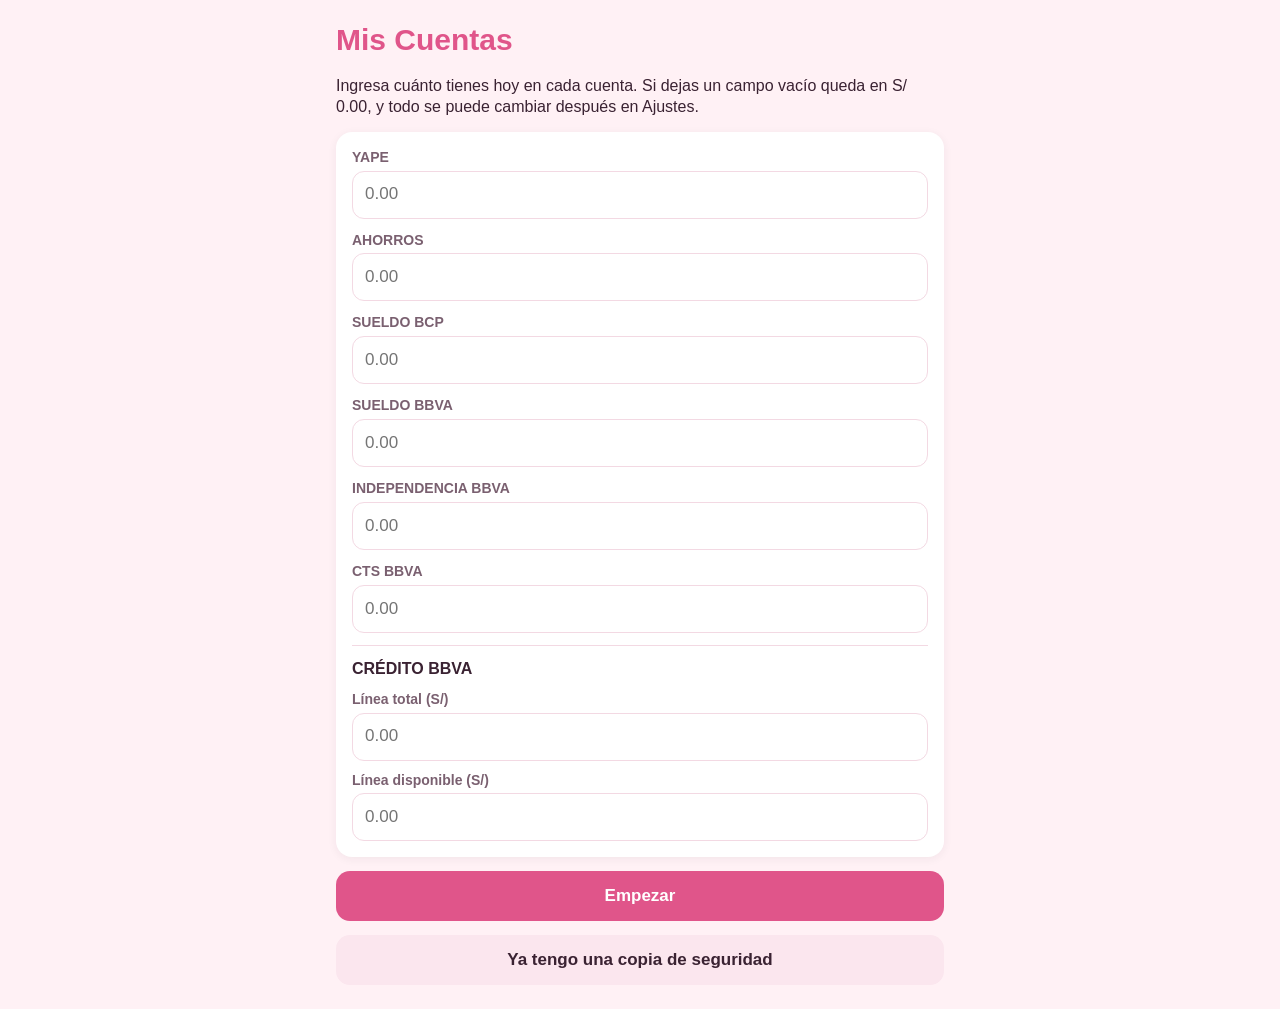
==== index.html @ 92224f27 "Publicar version v20261102-152205" ====
<!doctype html>
<html lang="es-PE">
<head>
  <meta charset="utf-8">
  <meta name="viewport" content="width=device-width, initial-scale=1, viewport-fit=cover">
  <title>Mis Cuentas</title>
  <meta name="description" content="Control de gastos personales">
  <meta name="format-detection" content="telephone=no">
  <meta name="theme-color" content="#FFF1F5" media="(prefers-color-scheme: light)">
  <meta name="theme-color" content="#1E1419" media="(prefers-color-scheme: dark)">
  <meta name="apple-mobile-web-app-capable" content="yes">
  <meta name="mobile-web-app-capable" content="yes">
  <meta name="apple-mobile-web-app-status-bar-style" content="default">
  <meta name="apple-mobile-web-app-title" content="Mis Cuentas">
  <link rel="apple-touch-icon" sizes="180x180" href="icons/apple-touch-icon.png">
  <link rel="icon" type="image/png" sizes="192x192" href="icons/icon-192.png">
  <link rel="manifest" href="manifest.webmanifest">
  <link rel="stylesheet" href="css/estilos.css">
</head>
<body>
  <div id="cargando" class="cargando">Mis Cuentas</div>
  <div id="bienvenida"></div>

  <div id="principal" hidden>
    <nav class="pestanas" aria-label="Secciones">
      <button type="button" class="activo" data-pestana="resumen" aria-current="page">Resumen</button>
      <button type="button" data-pestana="evolucion">Evolución</button>
      <button type="button" data-pestana="ajustes">Ajustes</button>
    </nav>
    <main id="pantalla"></main>
    <div class="acciones">
      <button type="button" class="accion gasto" data-registro="GASTO">− Gasto</button>
      <button type="button" class="accion ingreso" data-registro="INGRESO">+ Ingreso</button>
      <button type="button" class="accion transferencia" data-registro="TRANSFERENCIA">⇄ Mover</button>
    </div>
  </div>

  <script type="module" src="js/app.js"></script>
</body>
</html>
---- css/estilos.css ----
:root {
  color-scheme: light dark;
  --fondo: #FFF1F5;
  --tarjeta: #FFFFFF;
  --tarjeta-suave: #FBE6EE;
  --borde: #F3D9E3;
  --acento: #E0558A;
  --sobre-acento: #FFFFFF;
  --texto: #3A2232;
  --texto-suave: #7A6070;
  --gasto: #D9485F;
  --ingreso: #3E9B72;
  --transferencia: #8E7CC3;
  --gasto-texto: #C93A52;
  --ingreso-texto: #2F8560;
  --transferencia-texto: #7361AE;
  --sobre-color: #FFFFFF;
  --sombra: 0 2px 10px rgba(58, 34, 50, 0.06);
  --seguro-arriba: env(safe-area-inset-top, 0px);
  --seguro-abajo: env(safe-area-inset-bottom, 0px);
  --seguro-izq: env(safe-area-inset-left, 0px);
  --seguro-der: env(safe-area-inset-right, 0px);
  --alto-acciones: calc(76px + var(--seguro-abajo));
}

@media (prefers-color-scheme: dark) {
  :root {
    --fondo: #1E1419;
    --tarjeta: #2A1D24;
    --tarjeta-suave: #3A2832;
    --borde: #41303A;
    --acento: #F48FB8;
    --sobre-acento: #2A1D24;
    --texto: #F6E9EF;
    --texto-suave: #BCA5B1;
    --gasto: #F08A9B;
    --ingreso: #79CDA6;
    --transferencia: #B9A9EA;
    --gasto-texto: #F08A9B;
    --ingreso-texto: #79CDA6;
    --transferencia-texto: #B9A9EA;
    --sobre-color: #2A1D24;
    --sombra: none;
  }
}

* { box-sizing: border-box; -webkit-tap-highlight-color: transparent; }

html { -webkit-text-size-adjust: 100%; text-size-adjust: 100%; background: var(--fondo); }

body {
  margin: 0;
  background: var(--fondo);
  color: var(--texto);
  font-family: -apple-system, "SF Pro Text", "SF Pro", BlinkMacSystemFont, "Segoe UI", sans-serif;
  font-size: 16px;
  line-height: 1.35;
  overscroll-behavior-y: none;
}

body.bloqueado { position: fixed; left: 0; right: 0; width: 100%; overflow: hidden; }

[hidden] { display: none !important; }
.oculto { position: absolute; width: 1px; height: 1px; opacity: 0; pointer-events: none; }
.cifra { font-variant-numeric: tabular-nums; white-space: nowrap; }

h1, h2, h3, p, ul, dl, dd { margin: 0; padding: 0; }
ul { list-style: none; }
small { display: block; color: var(--texto-suave); font-size: 13px; font-weight: 400; }
button { font: inherit; color: inherit; touch-action: manipulation; }
button:disabled { cursor: default; }

input, select {
  width: 100%;
  min-height: 48px;
  padding: 10px 12px;
  border: 1px solid var(--borde);
  border-radius: 12px;
  background: var(--tarjeta);
  color: var(--texto);
  font: inherit;
  font-size: 17px; /* 16px o más: iOS no hace zoom al tocar */
  -webkit-appearance: none;
  appearance: none;
}
input[type="date"], input[type="time"] { display: block; min-width: 0; text-align: left; }
input:focus, select:focus { outline: 2px solid var(--acento); outline-offset: -1px; }
input[type="checkbox"] {
  width: 51px; min-width: 51px; height: 31px; min-height: 31px; padding: 0;
  position: relative; border: 0; border-radius: 16px; background: var(--borde);
  transition: background 0.15s;
}
input[type="checkbox"]::after {
  content: ""; position: absolute; top: 2px; left: 2px; width: 27px; height: 27px;
  border-radius: 50%; background: #fff; box-shadow: 0 1px 3px rgba(0, 0, 0, 0.3);
  transition: transform 0.15s;
}
input[type="checkbox"]:checked { background: var(--acento); }
input[type="checkbox"]:checked::after { transform: translateX(20px); }

.cargando {
  min-height: 100dvh; display: flex; align-items: center; justify-content: center;
  color: var(--acento); font-size: 22px; font-weight: 600;
}

/* Pestañas */
.pestanas {
  position: sticky; top: 0; z-index: 5; display: flex; gap: 4px;
  padding: calc(8px + var(--seguro-arriba)) calc(16px + var(--seguro-der)) 8px calc(16px + var(--seguro-izq));
  background: var(--fondo);
}
.pestanas button {
  flex: 1; min-height: 44px; border: 0; border-radius: 12px; background: transparent;
  color: var(--texto-suave); font-weight: 600; font-size: 15px;
}
.pestanas button.activo { background: var(--tarjeta); color: var(--acento); box-shadow: var(--sombra); }

main {
  display: flex; flex-direction: column; gap: 12px;
  max-width: 640px; margin: 0 auto;
  padding: 4px calc(16px + var(--seguro-der)) calc(var(--alto-acciones) + 20px) calc(16px + var(--seguro-izq));
}

/* Tarjetas */
.tarjeta {
  background: var(--tarjeta); border-radius: 16px; padding: 16px;
  box-shadow: var(--sombra); display: flex; flex-direction: column; gap: 12px; min-width: 0;
}
.tarjeta h2 { font-size: 17px; font-weight: 700; }
.tarjeta h3 { font-size: 14px; font-weight: 600; color: var(--texto-suave); }
.vacio, .nota { color: var(--texto-suave); font-size: 14px; }

/* Total */
.total { padding: 8px 4px 4px; }
.total-titulo { color: var(--texto-suave); font-size: 15px; }
.total-fila { display: flex; align-items: center; gap: 6px; }
.total-monto { font-size: clamp(30px, 10vw, 40px); font-weight: 700; letter-spacing: -0.02em; }
.ojo { color: var(--acento); }

.boton-icono {
  min-width: 44px; min-height: 44px; display: inline-flex; align-items: center; justify-content: center;
  gap: 2px; padding: 0; border: 0; background: transparent; color: var(--acento); border-radius: 12px; font-size: 16px;
}
.boton-icono:disabled { opacity: 0.3; }

.gastado { display: grid; grid-template-columns: repeat(3, minmax(0, 1fr)); gap: 8px; }
.gastado-celda {
  background: var(--tarjeta); border-radius: 16px; padding: 12px 8px; text-align: center;
  box-shadow: var(--sombra); min-width: 0;
}
.gastado-celda span { display: block; font-size: 13px; color: var(--texto-suave); }
.gastado-celda strong { display: block; font-size: 15px; overflow: hidden; text-overflow: ellipsis; }

.gasto-texto { color: var(--gasto-texto); }
.ingreso-texto { color: var(--ingreso-texto); }
.transferencia-texto { color: var(--transferencia-texto); }

/* Cuentas */
.cuentas li {
  display: flex; justify-content: space-between; align-items: center; gap: 12px;
  min-height: 48px; padding: 8px 0; border-top: 1px solid var(--borde);
}
.cuentas li:first-child { border-top: 0; padding-top: 0; }
.cuentas li:last-child { padding-bottom: 0; }
.cuenta > div:first-child { min-width: 0; overflow-wrap: anywhere; }
.cuenta strong { font-weight: 600; }
.cuenta-montos { text-align: right; }

/* Categorías del mes */
.categorias { display: flex; flex-direction: column; gap: 12px; }
.categoria-fila { display: flex; justify-content: space-between; gap: 12px; font-size: 15px; }
.categoria-fila small { display: inline; }
.pista { height: 6px; margin-top: 6px; border-radius: 3px; background: var(--tarjeta-suave); overflow: hidden; }
.relleno { height: 100%; border-radius: 3px; background: var(--acento); transition: width 0.25s; }

/* Movimientos */
.grupo-dia h3 { margin-bottom: 4px; }
.grupo-dia + .grupo-dia { margin-top: 4px; }
.movimiento {
  width: 100%; min-height: 56px; display: flex; align-items: center; gap: 10px;
  padding: 6px 0; border: 0; background: none; text-align: left;
}
.movimiento:active { opacity: 0.6; }
.mov-emoji {
  flex: none; width: 38px; height: 38px; display: flex; align-items: center; justify-content: center;
  border-radius: 12px; background: var(--tarjeta-suave); font-size: 20px;
}
.mov-texto { flex: 1; min-width: 0; }
.mov-texto strong, .mov-texto small { display: block; overflow: hidden; text-overflow: ellipsis; white-space: nowrap; }
.mov-texto strong { font-weight: 600; }

/* Gráficos */
.grafico { display: block; width: 100%; height: auto; overflow: visible; }
.grafico.tocable { touch-action: pan-y; }
.grafico text { font-family: inherit; font-variant-numeric: tabular-nums; }
.grafico .valor { fill: var(--texto); font-size: 11px; font-weight: 600; }
.grafico .dia { fill: var(--texto-suave); font-size: 12px; }
.grafico .dia.hoy { fill: var(--acento); font-weight: 700; }
.grafico .eje { stroke: var(--borde); }
.grafico .barra { fill: var(--acento); opacity: 0.45; }
.grafico .barra.hoy { opacity: 1; }
.grafico .linea { fill: none; stroke: var(--acento); stroke-width: 2; stroke-linecap: round; stroke-linejoin: round; }
.grafico .area { fill: var(--acento); opacity: 0.1; }
.grafico .referencia { stroke: var(--texto-suave); stroke-width: 1; stroke-dasharray: 3 4; }
.grafico .punto { fill: var(--acento); stroke: var(--tarjeta); stroke-width: 2; }
.grafico .cursor { stroke: var(--texto-suave); stroke-width: 1; }
.lectura { min-height: 20px; font-size: 14px; text-align: center; color: var(--texto-suave); font-variant-numeric: tabular-nums; }

/* Evolución */
.selector-mes { display: flex; align-items: center; justify-content: space-between; }
.selector-mes strong { font-size: 18px; }
.datos-mes { display: grid; grid-template-columns: repeat(2, minmax(0, 1fr)); gap: 8px; }
.dato { background: var(--tarjeta); border-radius: 16px; padding: 12px; box-shadow: var(--sombra); min-width: 0; }
.dato span { display: block; font-size: 13px; color: var(--texto-suave); }
.dato strong { display: block; font-size: 17px; overflow: hidden; text-overflow: ellipsis; }

/* Botones de registro */
.acciones {
  position: fixed; left: 0; right: 0; bottom: 0; z-index: 10;
  display: grid; grid-template-columns: repeat(3, minmax(0, 1fr)); gap: 8px;
  padding: 10px calc(12px + var(--seguro-der)) calc(10px + var(--seguro-abajo)) calc(12px + var(--seguro-izq));
  background: var(--fondo); border-top: 1px solid var(--borde);
}
.accion {
  min-height: 56px; border: 0; border-radius: 16px; color: var(--sobre-color);
  font-size: 17px; font-weight: 700; transition: transform 0.1s;
}
.accion:active { transform: scale(0.97); }
.accion.gasto { background: var(--gasto); }
.accion.ingreso { background: var(--ingreso); }
.accion.transferencia { background: var(--transferencia); }

/* Botones generales */
.boton {
  display: flex; align-items: center; justify-content: center; width: 100%; min-height: 50px;
  padding: 10px 16px; border: 0; border-radius: 14px; font-weight: 600; font-size: 17px; text-align: center;
  transition: transform 0.1s, opacity 0.15s;
}
.boton:active { transform: scale(0.98); }
.boton:disabled { opacity: 0.4; }
.boton.primario { background: var(--acento); color: var(--sobre-acento); }
.boton.suave { background: var(--tarjeta-suave); color: var(--texto); }
.boton.peligro { background: var(--gasto); color: var(--sobre-color); }
.boton.peligro-suave { background: transparent; color: var(--gasto-texto); }
.boton-chico {
  flex: none; min-height: 44px; padding: 8px 14px; border: 0; border-radius: 12px;
  background: var(--acento); color: var(--sobre-acento); font-weight: 600; font-size: 15px;
}

.aviso-copia {
  display: flex; align-items: center; justify-content: space-between; gap: 12px;
  padding: 8px 8px 8px 14px; background: var(--tarjeta); border-radius: 14px; font-size: 15px;
  box-shadow: var(--sombra);
}

/* Capas */
.fondo {
  position: fixed; inset: 0; z-index: 20; background: rgba(30, 20, 25, 0); transition: background 0.22s;
  overscroll-behavior: contain;
}
.fondo.abierta { background: rgba(30, 20, 25, 0.45); }
.fondo-modal { display: flex; align-items: center; justify-content: center; padding: 16px; z-index: 30; }

.hoja {
  position: absolute; left: 0; right: 0; bottom: var(--teclado, 0px);
  max-width: 640px; margin: 0 auto;
  height: calc(var(--alto-visible, 100dvh) - var(--seguro-arriba) - 16px);
  max-height: calc(100dvh - var(--seguro-arriba) - 16px);
  display: flex; flex-direction: column;
  background: var(--fondo); border-radius: 20px 20px 0 0; outline: none;
  transform: translateY(100%); transition: transform 0.26s cubic-bezier(0.22, 0.9, 0.3, 1);
}
.fondo.abierta .hoja { transform: translateY(0); }
.hoja-cabecera {
  flex: none; display: grid; grid-template-columns: 1fr auto 1fr; align-items: center;
  padding: 6px calc(8px + var(--seguro-der)) 2px calc(8px + var(--seguro-izq));
}
.hoja-cabecera > :first-child { justify-self: start; padding-right: 6px; }
.hoja-cabecera > :last-child { justify-self: end; }
.progreso { flex: none; display: flex; gap: 6px; padding: 4px 20px 8px; }
.progreso span { flex: 1; height: 4px; border-radius: 2px; background: var(--borde); transition: background 0.2s; }
.progreso .lleno.gasto { background: var(--gasto); }
.progreso .lleno.ingreso { background: var(--ingreso); }
.progreso .lleno.transferencia { background: var(--transferencia); }

.hoja-cuerpo {
  flex: 1; min-height: 0; overflow-y: auto; -webkit-overflow-scrolling: touch; overscroll-behavior: contain;
  display: flex; flex-direction: column; gap: 12px;
  padding: 8px calc(16px + var(--seguro-der)) calc(16px + var(--seguro-abajo)) calc(16px + var(--seguro-izq));
}
.hoja-cuerpo h3 { font-size: 21px; font-weight: 700; }
.hoja-cuerpo.paso-adelante { animation: entrar-derecha 0.18s ease-out; }
.hoja-cuerpo.paso-atras { animation: entrar-izquierda 0.18s ease-out; }
@keyframes entrar-derecha { from { opacity: 0; transform: translateX(18px); } }
@keyframes entrar-izquierda { from { opacity: 0; transform: translateX(-18px); } }

/* Paso de monto */
.paso-monto { flex: 1; display: flex; flex-direction: column; gap: 10px; }
.monto-grande {
  font-size: clamp(34px, 11vw, 44px); font-weight: 700; text-align: center; letter-spacing: -0.02em;
  font-variant-numeric: tabular-nums; padding: 8px 0;
}
.monto-grande.gasto { color: var(--gasto-texto); }
.monto-grande.ingreso { color: var(--ingreso-texto); }
.monto-grande.transferencia { color: var(--transferencia-texto); }
.teclado { flex: 1; display: grid; grid-template-columns: repeat(3, 1fr); grid-auto-rows: minmax(52px, 1fr); gap: 8px; max-height: 400px; margin-top: auto; }
.tecla {
  display: flex; align-items: center; justify-content: center; border: 0; border-radius: 14px;
  background: var(--tarjeta); font-size: 26px; font-weight: 500; font-variant-numeric: tabular-nums;
  box-shadow: var(--sombra);
}
.tecla:active { background: var(--tarjeta-suave); }

/* Opciones */
.rejilla-categorias { display: grid; grid-template-columns: repeat(2, minmax(0, 1fr)); gap: 10px; }
.opcion-categoria {
  min-height: 92px; display: flex; flex-direction: column; align-items: center; justify-content: center; gap: 4px;
  padding: 10px; border: 2px solid transparent; border-radius: 16px; background: var(--tarjeta);
  font-size: 16px; font-weight: 600; box-shadow: var(--sombra); overflow-wrap: anywhere;
}
.opcion-categoria .emoji { font-size: 30px; line-height: 1.1; }
.opcion-categoria.elegida, .opcion-cuenta.elegida { border-color: var(--acento); }
.opcion-categoria:active, .opcion-cuenta:active { background: var(--tarjeta-suave); }
.lista-opciones { display: flex; flex-direction: column; gap: 8px; }
.opcion-cuenta {
  min-height: 60px; display: flex; align-items: center; justify-content: space-between; gap: 12px;
  padding: 10px 14px; border: 2px solid transparent; border-radius: 16px; background: var(--tarjeta);
  font-weight: 600; text-align: left; box-shadow: var(--sombra);
}
.opcion-cuenta:disabled { opacity: 0.45; }

.resumen-registro { background: var(--tarjeta); border-radius: 16px; padding: 10px 16px 14px; box-shadow: var(--sombra); }
.resumen-registro dl { display: grid; grid-template-columns: auto 1fr; gap: 4px 16px; font-size: 15px; }
.resumen-registro dt { color: var(--texto-suave); }
.resumen-registro dd { text-align: right; font-weight: 600; overflow-wrap: anywhere; }

/* Formularios */
.campo { display: flex; flex-direction: column; gap: 4px; min-width: 0; }
.campo-titulo { font-size: 14px; font-weight: 600; color: var(--texto-suave); }
.campo-ayuda { font-size: 13px; color: var(--texto-suave); }
.fila-campos { display: grid; grid-template-columns: minmax(0, 1.3fr) minmax(0, 1fr); gap: 10px; }
.error { color: var(--gasto-texto); font-size: 15px; font-weight: 600; }
.error:empty { display: none; }
.interruptor { display: flex; align-items: center; justify-content: space-between; gap: 12px; min-height: 48px; font-weight: 600; }

.segmentos { display: flex; gap: 2px; padding: 3px; border-radius: 13px; background: var(--tarjeta-suave); }
.segmentos button {
  flex: 1; min-height: 44px; padding: 4px; border: 0; border-radius: 10px; background: transparent;
  font-size: 15px; font-weight: 600; color: var(--texto-suave);
}
.segmentos button.activo { background: var(--tarjeta); color: var(--acento); box-shadow: var(--sombra); }

/* Ajustes */
.lista-ajustes li { display: flex; align-items: center; gap: 4px; border-top: 1px solid var(--borde); }
.lista-ajustes li:first-child { border-top: 0; }
.fila-ajuste {
  flex: 1; min-width: 0; min-height: 56px; display: flex; align-items: center; justify-content: space-between;
  gap: 10px; padding: 6px 0; border: 0; background: none; text-align: left;
}
.fila-ajuste > span:first-child { min-width: 0; overflow-wrap: anywhere; }
.fila-ajuste strong { font-weight: 600; }
.fila-ajuste .cifra { font-size: 15px; }
.flechas { flex: none; display: flex; }
.flechas .boton-icono { min-width: 40px; width: 44px; }
.entrada-emoji { font-size: 24px; text-align: center; width: 80px; }
.rejilla-emojis { display: grid; grid-template-columns: repeat(6, minmax(0, 1fr)); gap: 4px; }
.tecla-emoji { min-height: 48px; border: 0; border-radius: 12px; background: var(--tarjeta); font-size: 24px; }
.tecla-emoji:active { background: var(--tarjeta-suave); }

/* Ventanas de confirmación */
.modal {
  width: 100%; max-width: 360px; max-height: calc(100dvh - 48px); overflow-y: auto;
  display: flex; flex-direction: column; gap: 10px; padding: 20px;
  background: var(--tarjeta); border-radius: 18px; outline: none;
  opacity: 0; transform: scale(0.96); transition: opacity 0.18s, transform 0.18s;
}
.fondo.abierta .modal { opacity: 1; transform: scale(1); }
.modal h2 { font-size: 19px; font-weight: 700; }
.modal p { font-size: 15px; color: var(--texto-suave); }
.modal-acciones { display: flex; flex-direction: column; gap: 8px; margin-top: 8px; }

/* Avisos */
.aviso {
  position: fixed; z-index: 40; left: 50%; bottom: calc(var(--alto-acciones) + 12px);
  max-width: calc(100% - 32px); width: max-content;
  padding: 12px 18px; border-radius: 14px; background: var(--texto); color: var(--fondo);
  font-weight: 600; font-size: 15px; text-align: center;
  opacity: 0; transform: translate(-50%, 12px) scale(0.96); transition: opacity 0.2s, transform 0.2s;
  pointer-events: none;
}
.aviso.visible { opacity: 1; transform: translate(-50%, 0) scale(1); }
.aviso.exito.gasto { background: var(--gasto); color: var(--sobre-color); }
.aviso.exito.ingreso { background: var(--ingreso); color: var(--sobre-color); }
.aviso.exito.transferencia { background: var(--transferencia); color: var(--sobre-color); }
.aviso.fallo { background: var(--gasto); color: var(--sobre-color); }

.barra-version {
  position: fixed; z-index: 15; left: 16px; right: 16px; top: calc(60px + var(--seguro-arriba));
  min-height: 44px; padding: 8px 14px; border: 0; border-radius: 14px;
  background: var(--acento); color: var(--sobre-acento); font-weight: 600; font-size: 15px;
}

/* Bienvenida */
.bienvenida {
  max-width: 640px; margin: 0 auto; display: flex; flex-direction: column; gap: 14px;
  padding: calc(20px + var(--seguro-arriba)) calc(16px + var(--seguro-der)) calc(24px + var(--seguro-abajo)) calc(16px + var(--seguro-izq));
}
.bienvenida h1 { font-size: 30px; color: var(--acento); }
.bloque-tarjeta { display: flex; flex-direction: column; gap: 10px; padding-top: 12px; border-top: 1px solid var(--borde); }

@media (prefers-reduced-motion: reduce) {
  *, *::before, *::after { animation-duration: 0.01ms !important; transition-duration: 0.01ms !important; }
}
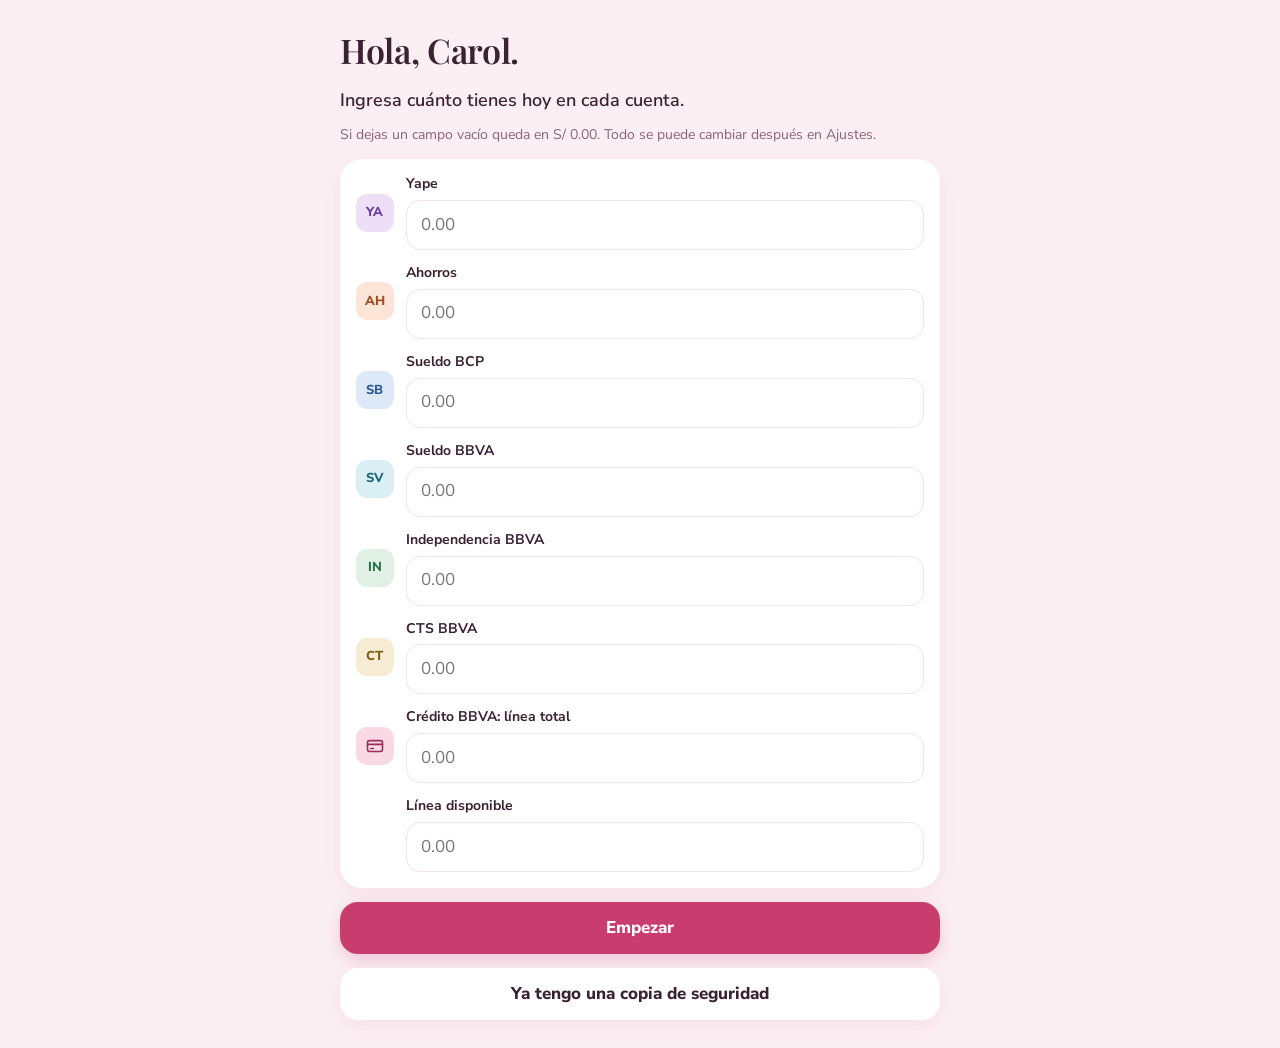
==== commit 869a36d5: "Publicar version v20261102-161011" ====
--- a/index.html
+++ b/index.html
@@ -6,7 +6,7 @@
   <title>Mis Cuentas</title>
   <meta name="description" content="Control de gastos personales">
   <meta name="format-detection" content="telephone=no">
-  <meta name="theme-color" content="#FFF1F5" media="(prefers-color-scheme: light)">
+  <meta name="theme-color" content="#FBEFF3" media="(prefers-color-scheme: light)">
   <meta name="theme-color" content="#1E1419" media="(prefers-color-scheme: dark)">
   <meta name="apple-mobile-web-app-capable" content="yes">
   <meta name="mobile-web-app-capable" content="yes">
@@ -15,6 +15,8 @@
   <link rel="apple-touch-icon" sizes="180x180" href="icons/apple-touch-icon.png">
   <link rel="icon" type="image/png" sizes="192x192" href="icons/icon-192.png">
   <link rel="manifest" href="manifest.webmanifest">
+  <link rel="preload" href="fonts/nunito-sans-400.woff2" as="font" type="font/woff2" crossorigin>
+  <link rel="preload" href="fonts/playfair-display-600.woff2" as="font" type="font/woff2" crossorigin>
   <link rel="stylesheet" href="css/estilos.css">
 </head>
 <body>
@@ -22,16 +24,11 @@
   <div id="bienvenida"></div>
 
   <div id="principal" hidden>
-    <nav class="pestanas" aria-label="Secciones">
-      <button type="button" class="activo" data-pestana="resumen" aria-current="page">Resumen</button>
-      <button type="button" data-pestana="evolucion">Evolución</button>
-      <button type="button" data-pestana="ajustes">Ajustes</button>
-    </nav>
     <main id="pantalla"></main>
     <div class="acciones">
-      <button type="button" class="accion gasto" data-registro="GASTO">− Gasto</button>
-      <button type="button" class="accion ingreso" data-registro="INGRESO">+ Ingreso</button>
-      <button type="button" class="accion transferencia" data-registro="TRANSFERENCIA">⇄ Mover</button>
+      <button type="button" class="accion gasto" data-registro="GASTO">Gasto</button>
+      <button type="button" class="accion ingreso" data-registro="INGRESO">Ingreso</button>
+      <button type="button" class="accion transferencia" data-registro="TRANSFERENCIA">Mover</button>
     </div>
   </div>
 
--- a/css/estilos.css
+++ b/css/estilos.css
@@ -1,413 +1,482 @@
+/* Fuentes incluidas en el proyecto para que funcionen sin internet. */
+@font-face { font-family: "Playfair Display"; font-weight: 600; font-display: swap; src: url("../fonts/playfair-display-600.woff2") format("woff2"); }
+@font-face { font-family: "Nunito Sans"; font-weight: 400; font-display: swap; src: url("../fonts/nunito-sans-400.woff2") format("woff2"); }
+@font-face { font-family: "Nunito Sans"; font-weight: 600; font-display: swap; src: url("../fonts/nunito-sans-600.woff2") format("woff2"); }
+@font-face { font-family: "Nunito Sans"; font-weight: 700; font-display: swap; src: url("../fonts/nunito-sans-700.woff2") format("woff2"); }
+@font-face { font-family: "Nunito Sans"; font-weight: 800; font-display: swap; src: url("../fonts/nunito-sans-800.woff2") format("woff2"); }
+
 :root {
-  color-scheme: light dark;
-  --fondo: #FFF1F5;
+  color-scheme: light;
+  --fondo: #FBEFF3;
   --tarjeta: #FFFFFF;
-  --tarjeta-suave: #FBE6EE;
-  --borde: #F3D9E3;
-  --acento: #E0558A;
+  --texto: #3A2232;
+  --texto-suave: #8A6378;
+  --separador: #F3E2E9;
+  --acento: #C93D6E;
   --sobre-acento: #FFFFFF;
-  --texto: #3A2232;
-  --texto-suave: #7A6070;
-  --gasto: #D9485F;
-  --ingreso: #3E9B72;
-  --transferencia: #8E7CC3;
-  --gasto-texto: #C93A52;
-  --ingreso-texto: #2F8560;
-  --transferencia-texto: #7361AE;
-  --sobre-color: #FFFFFF;
-  --sombra: 0 2px 10px rgba(58, 34, 50, 0.06);
+  --rosa-1: #F6D3E0;
+  --rosa-2: #F9D9E4;
+  --pista: #F9E6ED;
+  --pestanas: #F4DCE5;
+  --gasto: #C2364F;
+  --ingreso-fondo: #E2F1E8;
+  --ingreso-texto: #2D6E4D;
+  --mover-fondo: #ECE6F7;
+  --mover-texto: #5A4796;
+  --principal: #C93D6E;
+  --barra: rgba(255, 255, 255, 0.86);
+  --sombra: 0 6px 20px rgba(201, 61, 110, 0.08);
+  --sombra-fuerte: 0 14px 30px rgba(201, 61, 110, 0.28);
+  --serif: "Playfair Display", Georgia, serif;
+  --sans: "Nunito Sans", -apple-system, "SF Pro Text", "Segoe UI", sans-serif;
   --seguro-arriba: env(safe-area-inset-top, 0px);
   --seguro-abajo: env(safe-area-inset-bottom, 0px);
   --seguro-izq: env(safe-area-inset-left, 0px);
   --seguro-der: env(safe-area-inset-right, 0px);
-  --alto-acciones: calc(76px + var(--seguro-abajo));
+  --alto-acciones: calc(74px + var(--seguro-abajo));
 }
 
 @media (prefers-color-scheme: dark) {
   :root {
+    color-scheme: dark;
     --fondo: #1E1419;
     --tarjeta: #2A1D24;
-    --tarjeta-suave: #3A2832;
-    --borde: #41303A;
+    --texto: #F6E9EF;
+    --texto-suave: #C9A9B8;
+    --separador: #3A2A33;
     --acento: #F48FB8;
     --sobre-acento: #2A1D24;
-    --texto: #F6E9EF;
-    --texto-suave: #BCA5B1;
-    --gasto: #F08A9B;
-    --ingreso: #79CDA6;
-    --transferencia: #B9A9EA;
-    --gasto-texto: #F08A9B;
-    --ingreso-texto: #79CDA6;
-    --transferencia-texto: #B9A9EA;
-    --sobre-color: #2A1D24;
-    --sombra: none;
+    --rosa-1: #4A2B3A;
+    --rosa-2: #43283A;
+    --pista: #3A2731;
+    --pestanas: #2A1D24;
+    --gasto: #F28CA0;
+    --ingreso-fondo: #22382C;
+    --ingreso-texto: #8FD6AE;
+    --mover-fondo: #2E2742;
+    --mover-texto: #C3B5F0;
+    --principal: #9E2F5B;
+    --barra: rgba(30, 20, 25, 0.86);
+    --sombra: 0 6px 20px rgba(0, 0, 0, 0.25);
+    --sombra-fuerte: 0 14px 30px rgba(0, 0, 0, 0.4);
   }
 }
 
 * { box-sizing: border-box; -webkit-tap-highlight-color: transparent; }
-
 html { -webkit-text-size-adjust: 100%; text-size-adjust: 100%; background: var(--fondo); }
-
 body {
-  margin: 0;
-  background: var(--fondo);
-  color: var(--texto);
-  font-family: -apple-system, "SF Pro Text", "SF Pro", BlinkMacSystemFont, "Segoe UI", sans-serif;
-  font-size: 16px;
-  line-height: 1.35;
-  overscroll-behavior-y: none;
-}
-
+  margin: 0; background: var(--fondo); color: var(--texto);
+  font-family: var(--sans); font-size: 16px; line-height: 1.35; overscroll-behavior-y: none;
+}
 body.bloqueado { position: fixed; left: 0; right: 0; width: 100%; overflow: hidden; }
 
 [hidden] { display: none !important; }
 .oculto { position: absolute; width: 1px; height: 1px; opacity: 0; pointer-events: none; }
-.cifra { font-variant-numeric: tabular-nums; white-space: nowrap; }
-
-h1, h2, h3, p, ul, dl, dd { margin: 0; padding: 0; }
+.cifra { font-variant-numeric: lining-nums tabular-nums; white-space: nowrap; }
+.titulo { font-family: var(--serif); font-weight: 600; letter-spacing: -0.01em; }
+h1, h2, h3, p, ul, dl, dd, dt { margin: 0; padding: 0; }
 ul { list-style: none; }
 small { display: block; color: var(--texto-suave); font-size: 13px; font-weight: 400; }
-button { font: inherit; color: inherit; touch-action: manipulation; }
+button { font: inherit; color: inherit; touch-action: manipulation; cursor: pointer; }
 button:disabled { cursor: default; }
+button:active:not(:disabled), .boton:active { transform: scale(0.97); }
+button, .boton { transition: transform 0.12s ease, background 0.15s, opacity 0.15s; }
+.icono { flex: none; }
 
 input, select {
-  width: 100%;
-  min-height: 48px;
-  padding: 10px 12px;
-  border: 1px solid var(--borde);
-  border-radius: 12px;
-  background: var(--tarjeta);
-  color: var(--texto);
-  font: inherit;
-  font-size: 17px; /* 16px o más: iOS no hace zoom al tocar */
-  -webkit-appearance: none;
-  appearance: none;
+  width: 100%; min-height: 50px; padding: 10px 14px;
+  border: 1.5px solid var(--separador); border-radius: 14px;
+  background: var(--tarjeta); color: var(--texto);
+  font: inherit; font-size: 17px; /* 16 px o más: iOS no hace zoom al tocar */
+  -webkit-appearance: none; appearance: none;
 }
 input[type="date"], input[type="time"] { display: block; min-width: 0; text-align: left; }
-input:focus, select:focus { outline: 2px solid var(--acento); outline-offset: -1px; }
+input:focus, select:focus { outline: none; border-color: var(--acento); }
 input[type="checkbox"] {
   width: 51px; min-width: 51px; height: 31px; min-height: 31px; padding: 0;
-  position: relative; border: 0; border-radius: 16px; background: var(--borde);
-  transition: background 0.15s;
+  position: relative; border: 0; border-radius: 16px; background: var(--separador); transition: background 0.15s;
 }
 input[type="checkbox"]::after {
-  content: ""; position: absolute; top: 2px; left: 2px; width: 27px; height: 27px;
-  border-radius: 50%; background: #fff; box-shadow: 0 1px 3px rgba(0, 0, 0, 0.3);
-  transition: transform 0.15s;
+  content: ""; position: absolute; top: 2px; left: 2px; width: 27px; height: 27px; border-radius: 50%;
+  background: #fff; box-shadow: 0 1px 3px rgba(58, 34, 50, 0.25); transition: transform 0.15s;
 }
 input[type="checkbox"]:checked { background: var(--acento); }
 input[type="checkbox"]:checked::after { transform: translateX(20px); }
 
 .cargando {
   min-height: 100dvh; display: flex; align-items: center; justify-content: center;
-  color: var(--acento); font-size: 22px; font-weight: 600;
-}
+  font-family: var(--serif); color: var(--acento); font-size: 26px;
+}
+
+main {
+  display: flex; flex-direction: column; gap: 18px; max-width: 640px; margin: 0 auto;
+  padding: calc(14px + var(--seguro-arriba)) calc(20px + var(--seguro-der)) calc(var(--alto-acciones) + 24px) calc(20px + var(--seguro-izq));
+}
+
+/* Saludo */
+.saludo { display: flex; align-items: flex-start; justify-content: space-between; gap: 12px; }
+.saludo-texto { min-width: 0; }
+.saludo-fecha { font-size: 14px; color: var(--texto-suave); }
+.saludo-fila { display: flex; align-items: center; gap: 2px; }
+.saludo-fila h1 { font-size: 27px; line-height: 1.2; overflow-wrap: anywhere; }
+.boton-corazon {
+  flex: none; width: 44px; height: 44px; display: inline-flex; align-items: center; justify-content: center;
+  border: 0; background: none; color: var(--acento);
+}
+.avatar {
+  flex: none; width: 44px; height: 44px; border-radius: 50%; display: flex; align-items: center; justify-content: center;
+  background: var(--rosa-2); color: var(--acento); font-family: var(--serif); font-size: 20px;
+}
+.globo {
+  align-self: flex-start; max-width: 300px; margin-top: -6px; padding: 12px 16px;
+  background: var(--tarjeta); border-radius: 4px 18px 18px 18px; box-shadow: var(--sombra);
+}
+.globo p { font-size: 14px; font-weight: 600; line-height: 1.45; }
+.globo .firma { display: block; margin-top: 4px; font-size: 13px; font-weight: 700; color: var(--acento); }
+.globo.entrando { animation: globo-entra 0.32s cubic-bezier(0.2, 0.9, 0.3, 1.2); transform-origin: top left; }
+@keyframes globo-entra { from { opacity: 0; transform: translateY(-6px) scale(0.92); } }
+.corazon-flotante {
+  position: absolute; z-index: 50; color: var(--acento); pointer-events: none;
+  animation: corazon-sube 1.2s ease-out forwards;
+}
+@keyframes corazon-sube {
+  0% { opacity: 0; transform: translate(0, 0) scale(0.6); }
+  15% { opacity: 1; }
+  100% { opacity: 0; transform: translate(var(--desvio), -70px) scale(1.15); }
+}
+
+/* Tarjeta principal */
+.principal {
+  position: relative; overflow: hidden; display: flex; flex-direction: column; gap: 4px;
+  padding: 22px 20px 20px; border-radius: 26px; background: var(--principal); color: #FFFFFF;
+  box-shadow: var(--sombra-fuerte);
+}
+.principal::before {
+  content: ""; position: absolute; top: -58px; right: -48px; width: 170px; height: 170px;
+  border-radius: 50%; border: 28px solid rgba(255, 255, 255, 0.1); pointer-events: none;
+}
+.principal-titulo { font-size: 15px; opacity: 0.9; }
+.principal-fila { display: flex; align-items: center; gap: 12px; }
+.principal-monto { font-family: var(--serif); font-weight: 600; font-size: clamp(32px, 11vw, 40px); line-height: 1.15; }
+.boton-ojo {
+  flex: none; width: 44px; height: 44px; display: inline-flex; align-items: center; justify-content: center;
+  border: 0; border-radius: 50%; background: rgba(255, 255, 255, 0.18); color: #FFFFFF;
+}
+.principal-nota { font-size: 13px; opacity: 0.85; }
+.principal-cajas { display: grid; grid-template-columns: repeat(3, minmax(0, 1fr)); gap: 8px; margin-top: 14px; }
+.principal-caja { min-width: 0; padding: 10px 12px; border-radius: 14px; background: rgba(255, 255, 255, 0.16); }
+.principal-caja span { display: block; font-size: 11px; font-weight: 700; letter-spacing: 0.06em; text-transform: uppercase; opacity: 0.9; }
+.principal-caja strong { display: block; font-size: 16px; font-weight: 800; overflow: hidden; text-overflow: ellipsis; }
 
 /* Pestañas */
-.pestanas {
-  position: sticky; top: 0; z-index: 5; display: flex; gap: 4px;
-  padding: calc(8px + var(--seguro-arriba)) calc(16px + var(--seguro-der)) 8px calc(16px + var(--seguro-izq));
-  background: var(--fondo);
-}
+.pestanas { display: flex; gap: 4px; padding: 4px; border-radius: 999px; background: var(--pestanas); }
 .pestanas button {
-  flex: 1; min-height: 44px; border: 0; border-radius: 12px; background: transparent;
-  color: var(--texto-suave); font-weight: 600; font-size: 15px;
-}
-.pestanas button.activo { background: var(--tarjeta); color: var(--acento); box-shadow: var(--sombra); }
-
-main {
-  display: flex; flex-direction: column; gap: 12px;
-  max-width: 640px; margin: 0 auto;
-  padding: 4px calc(16px + var(--seguro-der)) calc(var(--alto-acciones) + 20px) calc(16px + var(--seguro-izq));
-}
-
-/* Tarjetas */
+  flex: 1; min-height: 44px; border: 0; border-radius: 999px; background: transparent;
+  color: var(--texto-suave); font-weight: 700; font-size: 15px;
+}
+.pestanas button.activo { background: var(--tarjeta); color: var(--texto); box-shadow: var(--sombra); }
+.titulo-pantalla { font-size: 30px; padding-top: 4px; }
+
+/* Secciones y tarjetas */
+.seccion { display: flex; flex-direction: column; gap: 10px; }
+.titulo-seccion { font-family: var(--serif); font-weight: 600; font-size: 21px; }
 .tarjeta {
-  background: var(--tarjeta); border-radius: 16px; padding: 16px;
-  box-shadow: var(--sombra); display: flex; flex-direction: column; gap: 12px; min-width: 0;
-}
-.tarjeta h2 { font-size: 17px; font-weight: 700; }
-.tarjeta h3 { font-size: 14px; font-weight: 600; color: var(--texto-suave); }
+  background: var(--tarjeta); border-radius: 22px; padding: 16px; box-shadow: var(--sombra);
+  display: flex; flex-direction: column; gap: 12px; min-width: 0;
+}
+.tarjeta h3 { font-size: 14px; font-weight: 700; color: var(--texto-suave); }
 .vacio, .nota { color: var(--texto-suave); font-size: 14px; }
 
-/* Total */
-.total { padding: 8px 4px 4px; }
-.total-titulo { color: var(--texto-suave); font-size: 15px; }
-.total-fila { display: flex; align-items: center; gap: 6px; }
-.total-monto { font-size: clamp(30px, 10vw, 40px); font-weight: 700; letter-spacing: -0.02em; }
-.ojo { color: var(--acento); }
-
-.boton-icono {
-  min-width: 44px; min-height: 44px; display: inline-flex; align-items: center; justify-content: center;
-  gap: 2px; padding: 0; border: 0; background: transparent; color: var(--acento); border-radius: 12px; font-size: 16px;
-}
-.boton-icono:disabled { opacity: 0.3; }
-
-.gastado { display: grid; grid-template-columns: repeat(3, minmax(0, 1fr)); gap: 8px; }
-.gastado-celda {
-  background: var(--tarjeta); border-radius: 16px; padding: 12px 8px; text-align: center;
-  box-shadow: var(--sombra); min-width: 0;
-}
-.gastado-celda span { display: block; font-size: 13px; color: var(--texto-suave); }
-.gastado-celda strong { display: block; font-size: 15px; overflow: hidden; text-overflow: ellipsis; }
-
-.gasto-texto { color: var(--gasto-texto); }
-.ingreso-texto { color: var(--ingreso-texto); }
-.transferencia-texto { color: var(--transferencia-texto); }
+.cuadro {
+  flex: none; width: var(--cuadro-lado, 38px); height: var(--cuadro-lado, 38px);
+  display: inline-flex; align-items: center; justify-content: center;
+  border-radius: calc(var(--cuadro-lado, 38px) * 0.3);
+  background: var(--cuadro-fondo, var(--rosa-2)); color: var(--cuadro-texto, var(--acento));
+  font-size: 13px; font-weight: 800; letter-spacing: 0.02em;
+}
+.cuadro-rosa { background: var(--rosa-2); color: var(--acento); }
 
 /* Cuentas */
-.cuentas li {
-  display: flex; justify-content: space-between; align-items: center; gap: 12px;
-  min-height: 48px; padding: 8px 0; border-top: 1px solid var(--borde);
-}
-.cuentas li:first-child { border-top: 0; padding-top: 0; }
-.cuentas li:last-child { padding-bottom: 0; }
-.cuenta > div:first-child { min-width: 0; overflow-wrap: anywhere; }
-.cuenta strong { font-weight: 600; }
-.cuenta-montos { text-align: right; }
-
-/* Categorías del mes */
-.categorias { display: flex; flex-direction: column; gap: 12px; }
+.cuentas { gap: 0; padding: 6px 16px; }
+.cuenta { padding: 12px 0; border-top: 1px solid var(--separador); }
+.cuenta:first-child { border-top: 0; }
+.cuenta-fila { display: flex; align-items: center; gap: 12px; min-height: 40px; }
+.cuenta-nombre { flex: 1; min-width: 0; }
+.cuenta-nombre strong { display: block; font-weight: 700; overflow-wrap: anywhere; }
+.cuenta-monto { text-align: right; }
+.cuenta-monto strong { font-weight: 800; }
+.cuenta-monto small { font-size: 12px; }
+.apagado { color: var(--texto-suave); }
+.pildora-aviso {
+  display: inline-block; margin-top: 3px; padding: 2px 8px; border-radius: 999px;
+  background: #F6ECD4; color: #7D5E16; font-size: 11px; font-weight: 700;
+}
+.pista { height: 6px; margin-top: 10px; border-radius: 999px; background: var(--pista); overflow: hidden; }
+.pista.gruesa { height: 8px; margin-top: 6px; }
+.relleno { height: 100%; border-radius: 999px; background: var(--acento); transition: width 0.3s; }
+.tarjeta-relleno { background: #E58FAD; }
+
+/* En qué se fue este mes */
+.categorias { display: flex; flex-direction: column; gap: 14px; }
 .categoria-fila { display: flex; justify-content: space-between; gap: 12px; font-size: 15px; }
-.categoria-fila small { display: inline; }
-.pista { height: 6px; margin-top: 6px; border-radius: 3px; background: var(--tarjeta-suave); overflow: hidden; }
-.relleno { height: 100%; border-radius: 3px; background: var(--acento); transition: width 0.25s; }
+.categoria-fila strong { font-weight: 700; }
+.categoria-fila .cifra { color: var(--texto-suave); font-size: 14px; }
 
 /* Movimientos */
-.grupo-dia h3 { margin-bottom: 4px; }
-.grupo-dia + .grupo-dia { margin-top: 4px; }
+.bloque-movimientos { display: flex; flex-direction: column; gap: 14px; }
+.grupo-cabecera { display: flex; justify-content: space-between; gap: 8px; padding: 0 4px 6px; font-size: 13px; color: var(--texto-suave); }
+.grupo-cabecera h3 { font-size: 13px; font-weight: 700; }
+.movimientos { display: flex; flex-direction: column; gap: 8px; }
 .movimiento {
-  width: 100%; min-height: 56px; display: flex; align-items: center; gap: 10px;
-  padding: 6px 0; border: 0; background: none; text-align: left;
-}
-.movimiento:active { opacity: 0.6; }
-.mov-emoji {
-  flex: none; width: 38px; height: 38px; display: flex; align-items: center; justify-content: center;
-  border-radius: 12px; background: var(--tarjeta-suave); font-size: 20px;
+  width: 100%; min-height: 64px; display: flex; align-items: center; gap: 12px; padding: 10px 14px;
+  border: 0; border-radius: 18px; background: var(--tarjeta); box-shadow: var(--sombra); text-align: left;
 }
 .mov-texto { flex: 1; min-width: 0; }
 .mov-texto strong, .mov-texto small { display: block; overflow: hidden; text-overflow: ellipsis; white-space: nowrap; }
-.mov-texto strong { font-weight: 600; }
+.mov-texto strong { font-weight: 700; }
+.mov-texto small { font-size: 12px; }
+.mov-monto { font-weight: 800; }
+.mov-gasto .mov-monto { color: var(--gasto); }
+.mov-ingreso .mov-monto { color: var(--ingreso-texto); }
+.mov-transferencia .mov-monto { color: var(--mover-texto); }
+.gasto-texto { color: var(--gasto); }
+.ingreso-texto { color: var(--ingreso-texto); }
 
 /* Gráficos */
 .grafico { display: block; width: 100%; height: auto; overflow: visible; }
 .grafico.tocable { touch-action: pan-y; }
-.grafico text { font-family: inherit; font-variant-numeric: tabular-nums; }
-.grafico .valor { fill: var(--texto); font-size: 11px; font-weight: 600; }
-.grafico .dia { fill: var(--texto-suave); font-size: 12px; }
-.grafico .dia.hoy { fill: var(--acento); font-weight: 700; }
-.grafico .eje { stroke: var(--borde); }
-.grafico .barra { fill: var(--acento); opacity: 0.45; }
-.grafico .barra.hoy { opacity: 1; }
-.grafico .linea { fill: none; stroke: var(--acento); stroke-width: 2; stroke-linecap: round; stroke-linejoin: round; }
-.grafico .area { fill: var(--acento); opacity: 0.1; }
-.grafico .referencia { stroke: var(--texto-suave); stroke-width: 1; stroke-dasharray: 3 4; }
-.grafico .punto { fill: var(--acento); stroke: var(--tarjeta); stroke-width: 2; }
+.grafico text { font-family: var(--sans); font-variant-numeric: tabular-nums; }
+.grafico .valor { fill: var(--texto-suave); font-size: 11px; font-weight: 600; }
+.grafico .valor.hoy { fill: var(--acento); font-weight: 800; }
+.grafico .dia { fill: var(--texto-suave); font-size: 12px; font-weight: 600; }
+.grafico .dia.hoy { fill: var(--acento); font-weight: 800; }
+.grafico .barra { fill: var(--rosa-1); }
+.grafico .barra.hoy { fill: var(--acento); }
+.grafico .linea { fill: none; stroke: var(--acento); stroke-width: 2.4; stroke-linecap: round; stroke-linejoin: round; }
+.grafico .area { fill: var(--acento); opacity: 0.08; }
+.grafico .referencia { stroke: var(--texto-suave); stroke-width: 1; stroke-dasharray: 3 4; opacity: 0.7; }
+.grafico .punto { fill: var(--acento); stroke: var(--tarjeta); stroke-width: 2.5; }
 .grafico .cursor { stroke: var(--texto-suave); stroke-width: 1; }
 .lectura { min-height: 20px; font-size: 14px; text-align: center; color: var(--texto-suave); font-variant-numeric: tabular-nums; }
 
 /* Evolución */
 .selector-mes { display: flex; align-items: center; justify-content: space-between; }
-.selector-mes strong { font-size: 18px; }
-.datos-mes { display: grid; grid-template-columns: repeat(2, minmax(0, 1fr)); gap: 8px; }
-.dato { background: var(--tarjeta); border-radius: 16px; padding: 12px; box-shadow: var(--sombra); min-width: 0; }
-.dato span { display: block; font-size: 13px; color: var(--texto-suave); }
-.dato strong { display: block; font-size: 17px; overflow: hidden; text-overflow: ellipsis; }
-
-/* Botones de registro */
+.selector-mes strong { font-family: var(--serif); font-weight: 600; font-size: 20px; }
+.datos-mes { display: grid; grid-template-columns: repeat(2, minmax(0, 1fr)); gap: 0; padding: 4px 16px; }
+.dato { min-width: 0; padding: 12px 0; border-top: 1px solid var(--separador); }
+.dato:nth-child(-n + 2) { border-top: 0; }
+.dato:nth-child(odd) { padding-right: 10px; }
+.dato dt { font-size: 13px; color: var(--texto-suave); }
+.dato dd { font-size: 17px; font-weight: 800; overflow: hidden; text-overflow: ellipsis; }
+
+/* Barra inferior */
 .acciones {
   position: fixed; left: 0; right: 0; bottom: 0; z-index: 10;
-  display: grid; grid-template-columns: repeat(3, minmax(0, 1fr)); gap: 8px;
-  padding: 10px calc(12px + var(--seguro-der)) calc(10px + var(--seguro-abajo)) calc(12px + var(--seguro-izq));
-  background: var(--fondo); border-top: 1px solid var(--borde);
+  display: grid; grid-template-columns: minmax(0, 1.35fr) minmax(0, 1fr) minmax(0, 1fr); gap: 8px;
+  padding: 10px calc(14px + var(--seguro-der)) calc(12px + var(--seguro-abajo)) calc(14px + var(--seguro-izq));
+  background: var(--barra); border-top: 1px solid var(--separador);
+  -webkit-backdrop-filter: saturate(160%) blur(16px); backdrop-filter: saturate(160%) blur(16px);
 }
 .accion {
-  min-height: 56px; border: 0; border-radius: 16px; color: var(--sobre-color);
-  font-size: 17px; font-weight: 700; transition: transform 0.1s;
-}
-.accion:active { transform: scale(0.97); }
-.accion.gasto { background: var(--gasto); }
-.accion.ingreso { background: var(--ingreso); }
-.accion.transferencia { background: var(--transferencia); }
-
-/* Botones generales */
+  min-height: 50px; display: flex; align-items: center; justify-content: center; gap: 6px;
+  border: 0; border-radius: 18px; font-size: 16px; font-weight: 800;
+}
+.accion.gasto { background: var(--acento); color: var(--sobre-acento); box-shadow: 0 6px 16px rgba(201, 61, 110, 0.25); }
+.accion.ingreso { background: var(--ingreso-fondo); color: var(--ingreso-texto); }
+.accion.transferencia { background: var(--mover-fondo); color: var(--mover-texto); }
+
+/* Botones */
 .boton {
-  display: flex; align-items: center; justify-content: center; width: 100%; min-height: 50px;
-  padding: 10px 16px; border: 0; border-radius: 14px; font-weight: 600; font-size: 17px; text-align: center;
-  transition: transform 0.1s, opacity 0.15s;
-}
-.boton:active { transform: scale(0.98); }
+  display: flex; align-items: center; justify-content: center; width: 100%; min-height: 52px;
+  padding: 10px 16px; border: 0; border-radius: 18px; font-weight: 800; font-size: 17px; text-align: center;
+}
 .boton:disabled { opacity: 0.4; }
-.boton.primario { background: var(--acento); color: var(--sobre-acento); }
-.boton.suave { background: var(--tarjeta-suave); color: var(--texto); }
-.boton.peligro { background: var(--gasto); color: var(--sobre-color); }
-.boton.peligro-suave { background: transparent; color: var(--gasto-texto); }
+.boton.primario { background: var(--acento); color: var(--sobre-acento); box-shadow: 0 6px 16px rgba(201, 61, 110, 0.22); }
+.boton.suave { background: var(--tarjeta); color: var(--texto); box-shadow: var(--sombra); }
+.boton.peligro { background: var(--gasto); color: #FFFFFF; }
+.boton.peligro-suave { background: transparent; color: var(--gasto); }
 .boton-chico {
-  flex: none; min-height: 44px; padding: 8px 14px; border: 0; border-radius: 12px;
-  background: var(--acento); color: var(--sobre-acento); font-weight: 600; font-size: 15px;
+  flex: none; min-height: 44px; padding: 8px 16px; border: 0; border-radius: 999px;
+  background: var(--acento); color: var(--sobre-acento); font-weight: 700; font-size: 15px;
+}
+.boton-icono {
+  min-width: 44px; min-height: 44px; display: inline-flex; align-items: center; justify-content: center; gap: 2px;
+  padding: 0; border: 0; border-radius: 50%; background: transparent; color: var(--acento);
+}
+.boton-icono:disabled { opacity: 0.3; }
+.boton-circular {
+  width: 48px; height: 48px; display: inline-flex; align-items: center; justify-content: center;
+  border: 0; border-radius: 50%; background: var(--tarjeta); color: var(--texto); box-shadow: var(--sombra);
 }
 
 .aviso-copia {
   display: flex; align-items: center; justify-content: space-between; gap: 12px;
-  padding: 8px 8px 8px 14px; background: var(--tarjeta); border-radius: 14px; font-size: 15px;
+  padding: 8px 8px 8px 16px; background: var(--tarjeta); border-radius: 18px; font-size: 15px; font-weight: 600;
   box-shadow: var(--sombra);
 }
 
 /* Capas */
 .fondo {
-  position: fixed; inset: 0; z-index: 20; background: rgba(30, 20, 25, 0); transition: background 0.22s;
+  position: fixed; inset: 0; z-index: 20; background: rgba(58, 34, 50, 0); transition: background 0.22s;
   overscroll-behavior: contain;
 }
-.fondo.abierta { background: rgba(30, 20, 25, 0.45); }
-.fondo-modal { display: flex; align-items: center; justify-content: center; padding: 16px; z-index: 30; }
-
+.fondo.abierta { background: rgba(58, 34, 50, 0.35); }
+.fondo-modal { display: flex; align-items: center; justify-content: center; padding: 20px; z-index: 30; }
 .hoja {
-  position: absolute; left: 0; right: 0; bottom: var(--teclado, 0px);
-  max-width: 640px; margin: 0 auto;
-  height: calc(var(--alto-visible, 100dvh) - var(--seguro-arriba) - 16px);
-  max-height: calc(100dvh - var(--seguro-arriba) - 16px);
-  display: flex; flex-direction: column;
-  background: var(--fondo); border-radius: 20px 20px 0 0; outline: none;
-  transform: translateY(100%); transition: transform 0.26s cubic-bezier(0.22, 0.9, 0.3, 1);
+  position: absolute; left: 0; right: 0; bottom: var(--teclado, 0px); max-width: 640px; margin: 0 auto;
+  height: calc(var(--alto-visible, 100dvh) - var(--seguro-arriba) - 12px);
+  max-height: calc(100dvh - var(--seguro-arriba) - 12px);
+  display: flex; flex-direction: column; background: var(--fondo); border-radius: 26px 26px 0 0; outline: none;
+  transform: translateY(100%); transition: transform 0.3s cubic-bezier(0.22, 0.9, 0.3, 1);
 }
 .fondo.abierta .hoja { transform: translateY(0); }
 .hoja-cabecera {
-  flex: none; display: grid; grid-template-columns: 1fr auto 1fr; align-items: center;
-  padding: 6px calc(8px + var(--seguro-der)) 2px calc(8px + var(--seguro-izq));
-}
-.hoja-cabecera > :first-child { justify-self: start; padding-right: 6px; }
+  flex: none; display: grid; grid-template-columns: 1fr auto 1fr; align-items: center; gap: 8px;
+  padding: 14px calc(20px + var(--seguro-der)) 6px calc(20px + var(--seguro-izq));
+}
+.hoja-cabecera > :first-child { justify-self: start; }
 .hoja-cabecera > :last-child { justify-self: end; }
-.progreso { flex: none; display: flex; gap: 6px; padding: 4px 20px 8px; }
-.progreso span { flex: 1; height: 4px; border-radius: 2px; background: var(--borde); transition: background 0.2s; }
-.progreso .lleno.gasto { background: var(--gasto); }
-.progreso .lleno.ingreso { background: var(--ingreso); }
-.progreso .lleno.transferencia { background: var(--transferencia); }
+.hoja-cabecera strong { font-weight: 800; }
+.pildora-tipo { padding: 7px 16px; border-radius: 999px; font-weight: 800; font-size: 15px; }
+.pildora-tipo.gasto { background: var(--acento); color: var(--sobre-acento); }
+.pildora-tipo.ingreso { background: var(--ingreso-fondo); color: var(--ingreso-texto); }
+.pildora-tipo.transferencia { background: var(--mover-fondo); color: var(--mover-texto); }
+.progreso { display: flex; align-items: center; gap: 5px; }
+.progreso span { width: 6px; height: 6px; border-radius: 999px; background: var(--rosa-1); transition: width 0.2s, background 0.2s; }
+.progreso span.hecho { width: 16px; background: var(--acento); }
 
 .hoja-cuerpo {
   flex: 1; min-height: 0; overflow-y: auto; -webkit-overflow-scrolling: touch; overscroll-behavior: contain;
-  display: flex; flex-direction: column; gap: 12px;
-  padding: 8px calc(16px + var(--seguro-der)) calc(16px + var(--seguro-abajo)) calc(16px + var(--seguro-izq));
-}
-.hoja-cuerpo h3 { font-size: 21px; font-weight: 700; }
-.hoja-cuerpo.paso-adelante { animation: entrar-derecha 0.18s ease-out; }
-.hoja-cuerpo.paso-atras { animation: entrar-izquierda 0.18s ease-out; }
+  display: flex; flex-direction: column; gap: 14px;
+  padding: 10px calc(20px + var(--seguro-der)) calc(18px + var(--seguro-abajo)) calc(20px + var(--seguro-izq));
+}
+.hoja-cuerpo h3.titulo { font-size: 26px; line-height: 1.2; margin-top: 4px; }
+.hoja-cuerpo.paso-adelante { animation: entrar-derecha 0.2s ease-out; }
+.hoja-cuerpo.paso-atras { animation: entrar-izquierda 0.2s ease-out; }
 @keyframes entrar-derecha { from { opacity: 0; transform: translateX(18px); } }
 @keyframes entrar-izquierda { from { opacity: 0; transform: translateX(-18px); } }
-
-/* Paso de monto */
+.pista-paso {
+  flex: none; text-align: center; font-size: 14px; color: var(--texto-suave);
+  padding: 8px 20px calc(14px + var(--seguro-abajo));
+}
+
+/* Monto */
 .paso-monto { flex: 1; display: flex; flex-direction: column; gap: 10px; }
 .monto-grande {
-  font-size: clamp(34px, 11vw, 44px); font-weight: 700; text-align: center; letter-spacing: -0.02em;
-  font-variant-numeric: tabular-nums; padding: 8px 0;
-}
-.monto-grande.gasto { color: var(--gasto-texto); }
-.monto-grande.ingreso { color: var(--ingreso-texto); }
-.monto-grande.transferencia { color: var(--transferencia-texto); }
-.teclado { flex: 1; display: grid; grid-template-columns: repeat(3, 1fr); grid-auto-rows: minmax(52px, 1fr); gap: 8px; max-height: 400px; margin-top: auto; }
+  font-family: var(--serif); font-weight: 600; font-size: clamp(40px, 13vw, 52px);
+  text-align: center; padding: 6px 0; color: var(--texto);
+}
+.teclado { flex: 1; display: grid; grid-template-columns: repeat(3, 1fr); grid-auto-rows: minmax(52px, 1fr); gap: 10px; max-height: 400px; margin-top: auto; }
 .tecla {
-  display: flex; align-items: center; justify-content: center; border: 0; border-radius: 14px;
-  background: var(--tarjeta); font-size: 26px; font-weight: 500; font-variant-numeric: tabular-nums;
-  box-shadow: var(--sombra);
-}
-.tecla:active { background: var(--tarjeta-suave); }
-
-/* Opciones */
-.rejilla-categorias { display: grid; grid-template-columns: repeat(2, minmax(0, 1fr)); gap: 10px; }
+  display: flex; align-items: center; justify-content: center; border: 0; border-radius: 18px;
+  background: var(--tarjeta); font-size: 26px; font-weight: 600; font-variant-numeric: tabular-nums; box-shadow: var(--sombra);
+}
+.tecla:active { background: var(--rosa-2); }
+.tarjeta-monto {
+  display: flex; align-items: center; justify-content: space-between; gap: 12px;
+  padding: 16px 20px; border-radius: 22px; background: var(--tarjeta); box-shadow: var(--sombra);
+}
+.tarjeta-monto span { color: var(--texto-suave); font-weight: 600; }
+.tarjeta-monto strong { font-family: var(--serif); font-weight: 600; font-size: 30px; }
+
+/* Categorías y cuentas en el registro */
+.rejilla-categorias { display: grid; grid-template-columns: repeat(2, minmax(0, 1fr)); gap: 12px; }
 .opcion-categoria {
-  min-height: 92px; display: flex; flex-direction: column; align-items: center; justify-content: center; gap: 4px;
-  padding: 10px; border: 2px solid transparent; border-radius: 16px; background: var(--tarjeta);
-  font-size: 16px; font-weight: 600; box-shadow: var(--sombra); overflow-wrap: anywhere;
-}
-.opcion-categoria .emoji { font-size: 30px; line-height: 1.1; }
-.opcion-categoria.elegida, .opcion-cuenta.elegida { border-color: var(--acento); }
-.opcion-categoria:active, .opcion-cuenta:active { background: var(--tarjeta-suave); }
-.lista-opciones { display: flex; flex-direction: column; gap: 8px; }
+  min-height: 132px; display: flex; flex-direction: column; align-items: center; justify-content: center; gap: 10px;
+  padding: 14px 10px; border: 2px solid transparent; border-radius: 22px; background: var(--tarjeta);
+  font-size: 17px; font-weight: 800; box-shadow: var(--sombra); overflow-wrap: anywhere;
+}
+.rejilla-categorias.impar .opcion-categoria:last-child { grid-column: 1 / -1; flex-direction: row; min-height: 84px; gap: 14px; }
+.opcion-categoria.elegida { border-color: var(--acento); }
+.opcion-categoria.elegida .cuadro { background: var(--acento); color: var(--sobre-acento); }
+.lista-opciones { display: flex; flex-direction: column; gap: 10px; }
 .opcion-cuenta {
-  min-height: 60px; display: flex; align-items: center; justify-content: space-between; gap: 12px;
-  padding: 10px 14px; border: 2px solid transparent; border-radius: 16px; background: var(--tarjeta);
-  font-weight: 600; text-align: left; box-shadow: var(--sombra);
-}
+  min-height: 64px; display: flex; align-items: center; gap: 12px; padding: 10px 16px;
+  border: 2px solid transparent; border-radius: 20px; background: var(--tarjeta); font-weight: 700; text-align: left; box-shadow: var(--sombra);
+}
+.opcion-cuenta.elegida { border-color: var(--acento); }
 .opcion-cuenta:disabled { opacity: 0.45; }
-
-.resumen-registro { background: var(--tarjeta); border-radius: 16px; padding: 10px 16px 14px; box-shadow: var(--sombra); }
-.resumen-registro dl { display: grid; grid-template-columns: auto 1fr; gap: 4px 16px; font-size: 15px; }
+.opcion-nombre { flex: 1; min-width: 0; overflow-wrap: anywhere; }
+.opcion-cuenta .cifra { font-weight: 800; }
+.resumen-registro { display: grid; grid-template-columns: auto 1fr; gap: 8px 16px; font-size: 15px; }
 .resumen-registro dt { color: var(--texto-suave); }
-.resumen-registro dd { text-align: right; font-weight: 600; overflow-wrap: anywhere; }
+.resumen-registro dd { text-align: right; font-weight: 700; overflow-wrap: anywhere; }
 
 /* Formularios */
-.campo { display: flex; flex-direction: column; gap: 4px; min-width: 0; }
-.campo-titulo { font-size: 14px; font-weight: 600; color: var(--texto-suave); }
-.campo-ayuda { font-size: 13px; color: var(--texto-suave); }
+.campo { display: flex; flex-direction: column; gap: 6px; min-width: 0; }
+.campo-titulo { font-size: 14px; font-weight: 700; color: var(--texto-suave); }
 .fila-campos { display: grid; grid-template-columns: minmax(0, 1.3fr) minmax(0, 1fr); gap: 10px; }
-.error { color: var(--gasto-texto); font-size: 15px; font-weight: 600; }
+.error { color: var(--gasto); font-size: 15px; font-weight: 700; }
 .error:empty { display: none; }
-.interruptor { display: flex; align-items: center; justify-content: space-between; gap: 12px; min-height: 48px; font-weight: 600; }
-
-.segmentos { display: flex; gap: 2px; padding: 3px; border-radius: 13px; background: var(--tarjeta-suave); }
+.interruptor { display: flex; align-items: center; justify-content: space-between; gap: 12px; min-height: 50px; font-weight: 700; }
+.segmentos { display: flex; gap: 4px; padding: 4px; border-radius: 999px; background: var(--pestanas); }
 .segmentos button {
-  flex: 1; min-height: 44px; padding: 4px; border: 0; border-radius: 10px; background: transparent;
-  font-size: 15px; font-weight: 600; color: var(--texto-suave);
-}
-.segmentos button.activo { background: var(--tarjeta); color: var(--acento); box-shadow: var(--sombra); }
+  flex: 1; min-height: 44px; padding: 4px; border: 0; border-radius: 999px; background: transparent;
+  font-size: 15px; font-weight: 700; color: var(--texto-suave);
+}
+.segmentos button.activo { background: var(--tarjeta); color: var(--texto); box-shadow: var(--sombra); }
 
 /* Ajustes */
-.lista-ajustes li { display: flex; align-items: center; gap: 4px; border-top: 1px solid var(--borde); }
+.lista-ajustes li { display: flex; align-items: center; gap: 4px; border-top: 1px solid var(--separador); }
 .lista-ajustes li:first-child { border-top: 0; }
 .fila-ajuste {
-  flex: 1; min-width: 0; min-height: 56px; display: flex; align-items: center; justify-content: space-between;
-  gap: 10px; padding: 6px 0; border: 0; background: none; text-align: left;
-}
-.fila-ajuste > span:first-child { min-width: 0; overflow-wrap: anywhere; }
-.fila-ajuste strong { font-weight: 600; }
-.fila-ajuste .cifra { font-size: 15px; }
+  flex: 1; min-width: 0; min-height: 60px; display: flex; align-items: center; gap: 12px;
+  padding: 8px 0; border: 0; background: none; text-align: left;
+}
+.fila-texto { flex: 1; min-width: 0; overflow-wrap: anywhere; }
+.fila-texto strong { font-weight: 700; }
 .flechas { flex: none; display: flex; }
-.flechas .boton-icono { min-width: 40px; width: 44px; }
-.entrada-emoji { font-size: 24px; text-align: center; width: 80px; }
-.rejilla-emojis { display: grid; grid-template-columns: repeat(6, minmax(0, 1fr)); gap: 4px; }
-.tecla-emoji { min-height: 48px; border: 0; border-radius: 12px; background: var(--tarjeta); font-size: 24px; }
-.tecla-emoji:active { background: var(--tarjeta-suave); }
+.flechas .boton-icono { width: 44px; }
+.rejilla-iconos { display: grid; grid-template-columns: repeat(5, minmax(0, 1fr)); gap: 8px; }
+.tecla-icono {
+  min-height: 52px; display: flex; align-items: center; justify-content: center;
+  border: 2px solid transparent; border-radius: 16px; background: var(--tarjeta); color: var(--texto); box-shadow: var(--sombra);
+}
+.tecla-icono.elegida { border-color: var(--acento); background: var(--rosa-2); color: var(--acento); }
 
 /* Ventanas de confirmación */
 .modal {
   width: 100%; max-width: 360px; max-height: calc(100dvh - 48px); overflow-y: auto;
-  display: flex; flex-direction: column; gap: 10px; padding: 20px;
-  background: var(--tarjeta); border-radius: 18px; outline: none;
+  display: flex; flex-direction: column; gap: 10px; padding: 22px;
+  background: var(--tarjeta); border-radius: 24px; outline: none; box-shadow: var(--sombra-fuerte);
   opacity: 0; transform: scale(0.96); transition: opacity 0.18s, transform 0.18s;
 }
 .fondo.abierta .modal { opacity: 1; transform: scale(1); }
-.modal h2 { font-size: 19px; font-weight: 700; }
+.modal h2 { font-family: var(--serif); font-weight: 600; font-size: 21px; }
 .modal p { font-size: 15px; color: var(--texto-suave); }
 .modal-acciones { display: flex; flex-direction: column; gap: 8px; margin-top: 8px; }
+.modal .boton.suave { background: var(--fondo); box-shadow: none; }
 
 /* Avisos */
 .aviso {
   position: fixed; z-index: 40; left: 50%; bottom: calc(var(--alto-acciones) + 12px);
-  max-width: calc(100% - 32px); width: max-content;
-  padding: 12px 18px; border-radius: 14px; background: var(--texto); color: var(--fondo);
-  font-weight: 600; font-size: 15px; text-align: center;
-  opacity: 0; transform: translate(-50%, 12px) scale(0.96); transition: opacity 0.2s, transform 0.2s;
-  pointer-events: none;
+  max-width: calc(100% - 32px); width: max-content; padding: 12px 18px; border-radius: 16px;
+  background: var(--texto); color: var(--fondo); font-weight: 700; font-size: 15px; text-align: center;
+  opacity: 0; transform: translate(-50%, 12px) scale(0.96); transition: opacity 0.2s, transform 0.2s; pointer-events: none;
 }
 .aviso.visible { opacity: 1; transform: translate(-50%, 0) scale(1); }
-.aviso.exito.gasto { background: var(--gasto); color: var(--sobre-color); }
-.aviso.exito.ingreso { background: var(--ingreso); color: var(--sobre-color); }
-.aviso.exito.transferencia { background: var(--transferencia); color: var(--sobre-color); }
-.aviso.fallo { background: var(--gasto); color: var(--sobre-color); }
-
+.aviso.exito.gasto, .aviso.fallo { background: var(--acento); color: var(--sobre-acento); }
+.aviso.exito.ingreso { background: var(--ingreso-texto); color: #FFFFFF; }
+.aviso.exito.transferencia { background: var(--mover-texto); color: #FFFFFF; }
 .barra-version {
-  position: fixed; z-index: 15; left: 16px; right: 16px; top: calc(60px + var(--seguro-arriba));
-  min-height: 44px; padding: 8px 14px; border: 0; border-radius: 14px;
-  background: var(--acento); color: var(--sobre-acento); font-weight: 600; font-size: 15px;
+  position: fixed; z-index: 15; left: 16px; right: 16px; top: calc(12px + var(--seguro-arriba));
+  min-height: 44px; padding: 8px 14px; border: 0; border-radius: 16px;
+  background: var(--acento); color: var(--sobre-acento); font-weight: 700; font-size: 15px; box-shadow: var(--sombra-fuerte);
 }
 
 /* Bienvenida */
 .bienvenida {
   max-width: 640px; margin: 0 auto; display: flex; flex-direction: column; gap: 14px;
-  padding: calc(20px + var(--seguro-arriba)) calc(16px + var(--seguro-der)) calc(24px + var(--seguro-abajo)) calc(16px + var(--seguro-izq));
-}
-.bienvenida h1 { font-size: 30px; color: var(--acento); }
-.bloque-tarjeta { display: flex; flex-direction: column; gap: 10px; padding-top: 12px; border-top: 1px solid var(--borde); }
+  padding: calc(28px + var(--seguro-arriba)) calc(20px + var(--seguro-der)) calc(28px + var(--seguro-abajo)) calc(20px + var(--seguro-izq));
+}
+.bienvenida h1 { font-size: 34px; }
+.bienvenida-texto { font-size: 18px; font-weight: 600; }
+.lista-bienvenida { gap: 14px; }
+.campo-cuenta { display: grid; grid-template-columns: auto 1fr; grid-template-rows: auto auto; gap: 6px 12px; align-items: center; }
+.campo-cuenta .cuadro, .campo-cuenta .cuadro-vacio { grid-row: 1 / 3; width: 38px; }
+.campo-cuenta .campo-titulo { color: var(--texto); }
 
 @media (prefers-reduced-motion: reduce) {
   *, *::before, *::after { animation-duration: 0.01ms !important; transition-duration: 0.01ms !important; }
-}
+  .corazon-flotante { display: none; }
+}
